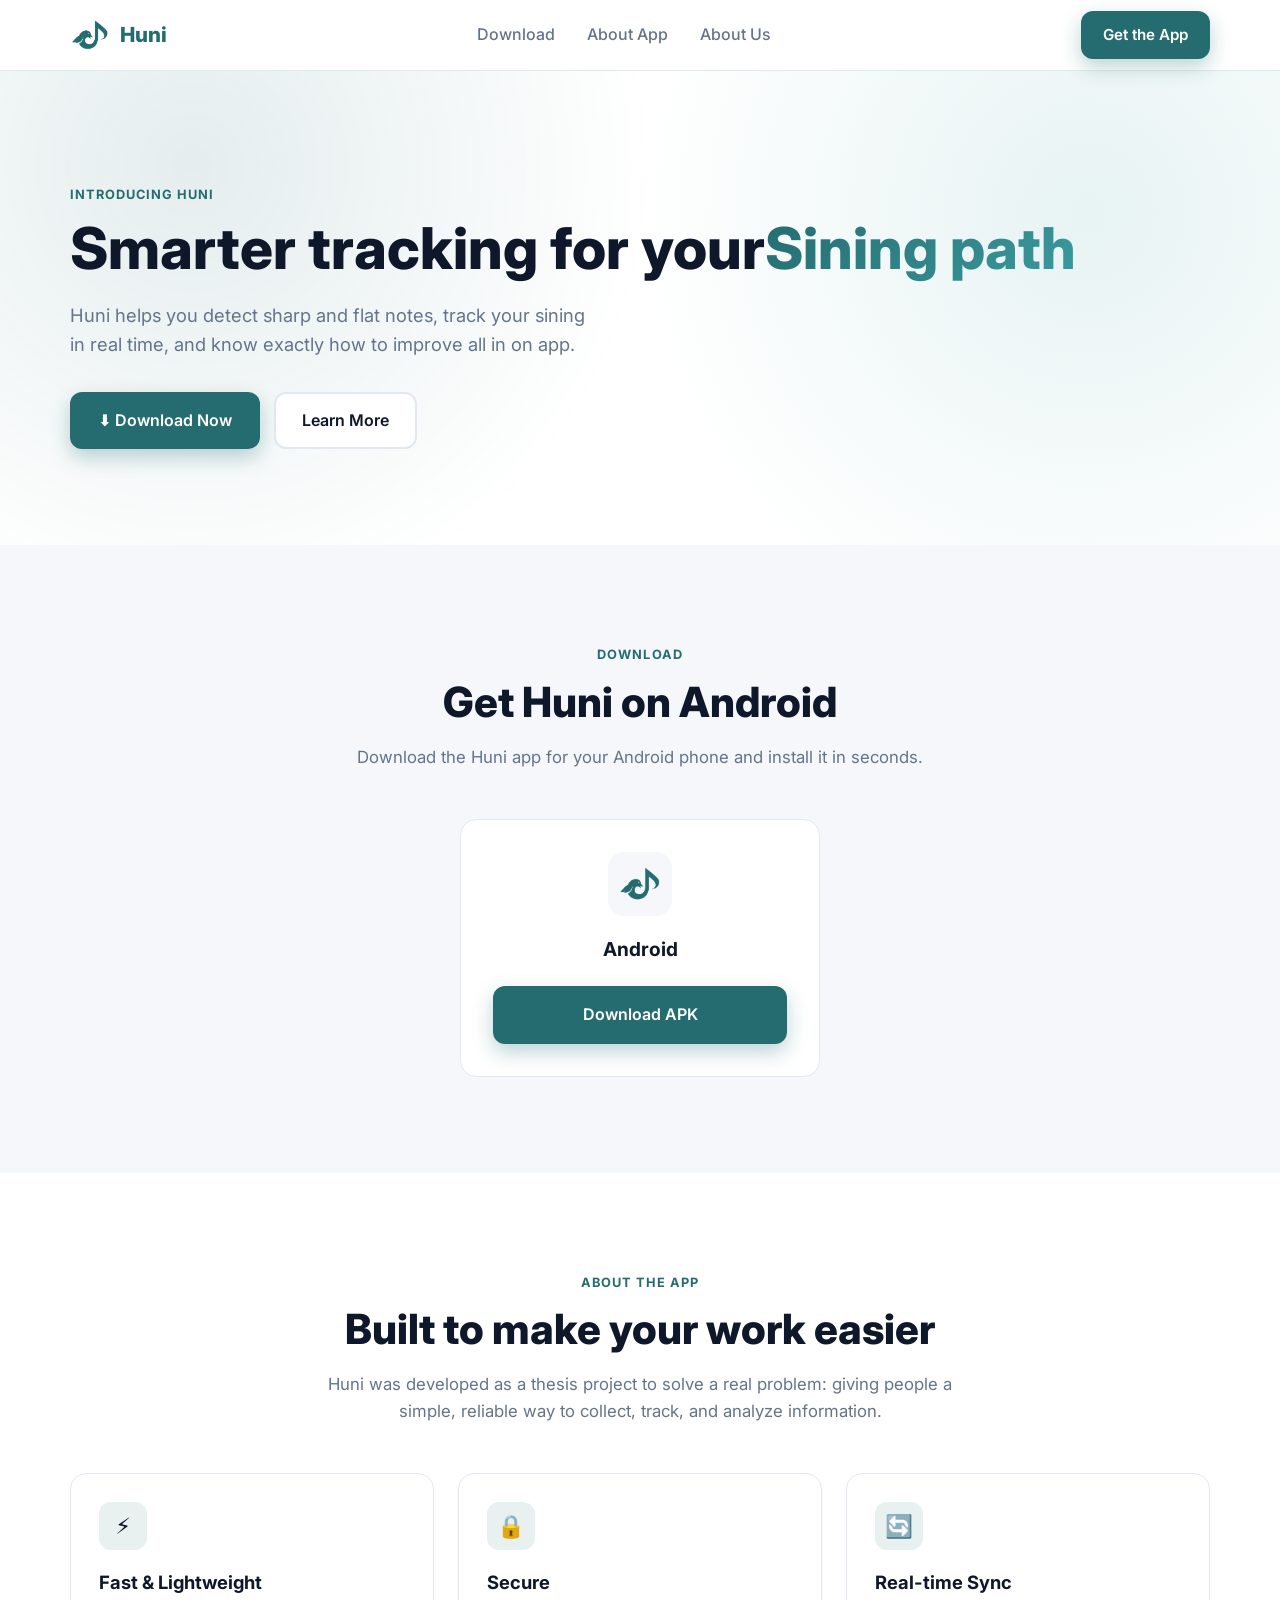
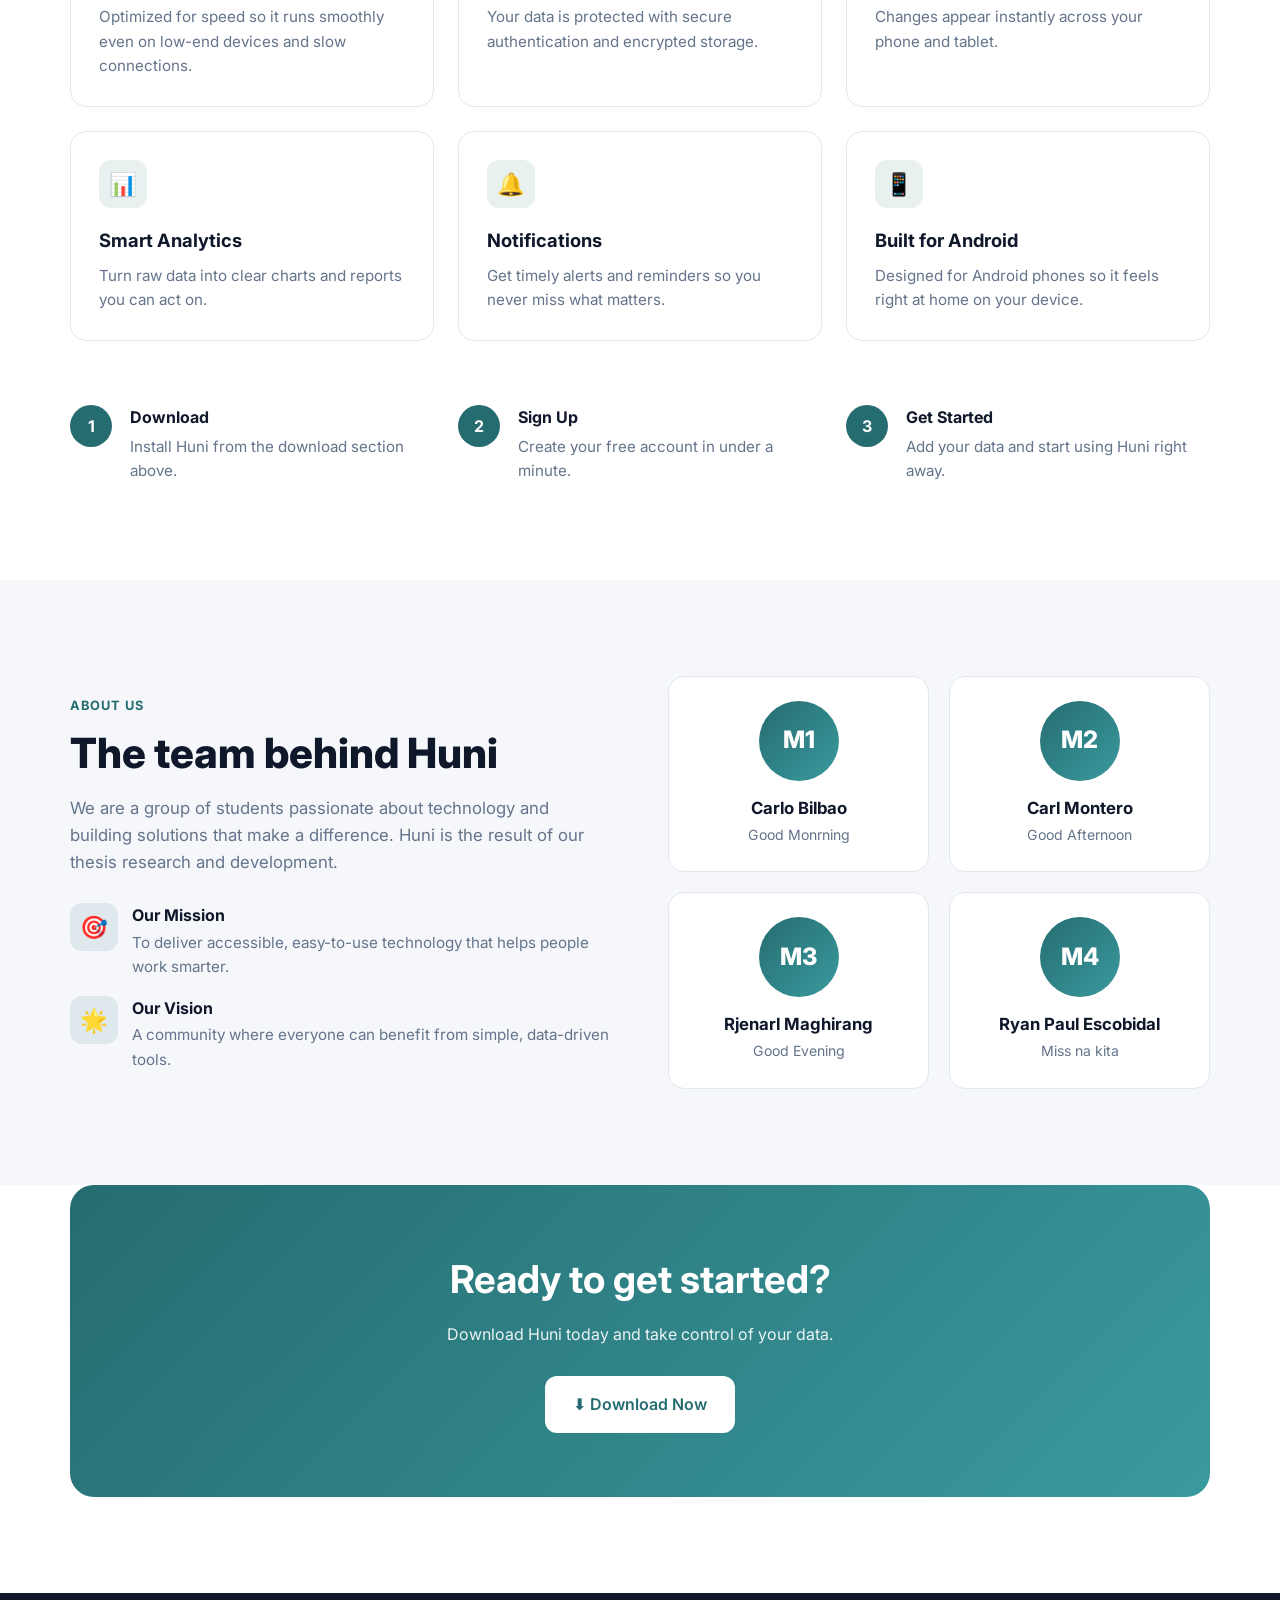
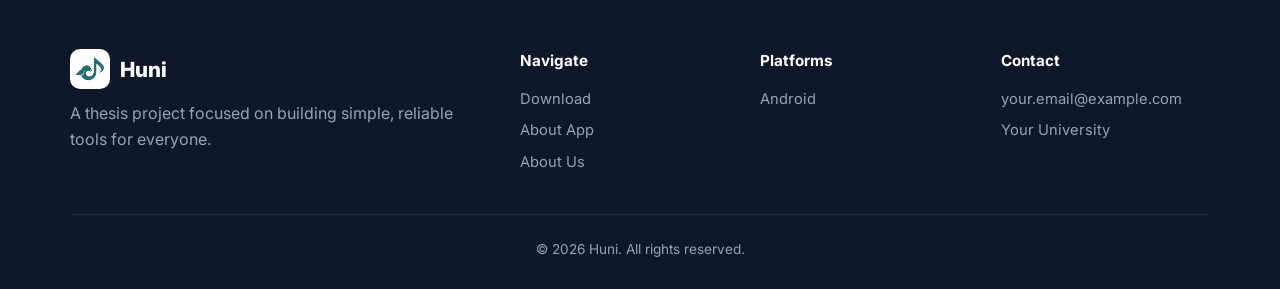
==== index.html @ 85f0dae4 "Rename landing page to index.html for Vercel Co-Authored-By: Claude Opus 5.5 <noreply@anthropic.com>" ====
<!DOCTYPE html>
<html lang="en">
<head>
  <meta charset="UTF-8">
  <meta name="viewport" content="width=device-width, initial-scale=1.0">
  <title>Huni — Landing Page</title>
  <link rel="preconnect" href="https://fonts.googleapis.com">
  <link href="https://fonts.googleapis.com/css2?family=Inter:wght@400;500;600;700;800&display=swap" rel="stylesheet">
  <link rel="icon" type="image/png" href="assets/huni-logo.png">
  <link rel="stylesheet" href="style.css">
</head>
<body>

  <!-- ===== Navbar ===== -->
  <header>
    <nav class="container nav">
      <a href="#home" class="logo"><img src="assets/huni-logo.png" alt="Huni logo" class="logo-img"> Huni</a>
      <ul class="nav-links" id="navLinks">
        <li><a href="#download">Download</a></li>
        <li><a href="#about-app">About App</a></li>
        <li><a href="#about-us">About Us</a></li>
      </ul>
      <a href="#download" class="btn btn-primary nav-cta">Get the App</a>
      <button class="menu-toggle" id="menuToggle" aria-label="Open menu">&#9776;</button>
    </nav>
  </header>

  <!-- ===== Hero ===== -->
  <section class="hero" id="home">
    <div class="container hero-grid">
      <div>
        <span class="eyebrow">Introducing Huni</span>
        <h1>Smarter tracking for your<span>Sining path</span></h1>
        <p>Huni helps you detect sharp and flat notes, track your sining in real time, and know exactly how to improve all in on app.</p>
        <div class="hero-actions">
          <a href="#download" class="btn btn-primary">&#11015; Download Now</a>
          <a href="#about-app" class="btn btn-outline">Learn More</a>
        </div>
      </div>
    </div>
  </section>

  <!-- ===== Download ===== -->
  <section id="download" class="section-alt">
    <div class="container center">
      <span class="eyebrow">Download</span>
      <h2 class="section-title">Get Huni on Android</h2>
      <p class="section-sub">Download the Huni app for your Android phone and install it in seconds.</p>

      <div class="download-grid">
        <div class="download-card">
          <div class="download-icon"><img src="assets/huni-logo.png" alt="Huni logo"></div>
          <h3>Android</h3>
          <!-- Paste the APK download link inside href="" -->
          <a href="https://drive.google.com/file/d/1l4XQp7Bc0r_-nipQZax72p6Qy_EhA30R/view?usp=sharing" class="btn btn-primary" target="_blank" rel="noopener">Download APK</a>
        </div>
      </div>
    </div>
  </section>

  <!-- ===== About App ===== -->
  <section id="about-app">
    <div class="container">
      <div class="center">
        <span class="eyebrow">About the App</span>
        <h2 class="section-title">Built to make your work easier</h2>
        <p class="section-sub">Huni was developed as a thesis project to solve a real problem: giving people a simple, reliable way to collect, track, and analyze information.</p>
      </div>

      <div class="features">
        <div class="feature">
          <div class="feature-icon">⚡</div>
          <h3>Fast & Lightweight</h3>
          <p>Optimized for speed so it runs smoothly even on low-end devices and slow connections.</p>
        </div>
        <div class="feature">
          <div class="feature-icon">🔒</div>
          <h3>Secure</h3>
          <p>Your data is protected with secure authentication and encrypted storage.</p>
        </div>
        <div class="feature">
          <div class="feature-icon">🔄</div>
          <h3>Real-time Sync</h3>
          <p>Changes appear instantly across your phone and tablet.</p>
        </div>
        <div class="feature">
          <div class="feature-icon">📊</div>
          <h3>Smart Analytics</h3>
          <p>Turn raw data into clear charts and reports you can act on.</p>
        </div>
        <div class="feature">
          <div class="feature-icon">🔔</div>
          <h3>Notifications</h3>
          <p>Get timely alerts and reminders so you never miss what matters.</p>
        </div>
        <div class="feature">
          <div class="feature-icon">📱</div>
          <h3>Built for Android</h3>
          <p>Designed for Android phones so it feels right at home on your device.</p>
        </div>
      </div>

      <div class="how">
        <div class="step"><h4>Download</h4><p>Install Huni from the download section above.</p></div>
        <div class="step"><h4>Sign Up</h4><p>Create your free account in under a minute.</p></div>
        <div class="step"><h4>Get Started</h4><p>Add your data and start using Huni right away.</p></div>
      </div>
    </div>
  </section>

  <!-- ===== About Us ===== -->
  <section id="about-us" class="section-alt">
    <div class="container about-us-grid">
      <div>
        <span class="eyebrow">About Us</span>
        <h2 class="section-title">The team behind Huni</h2>
        <p class="section-sub">We are a group of students passionate about technology and building solutions that make a difference. Huni is the result of our thesis research and development.</p>

        <div class="mission-box">
          <div class="mission-item">
            <div class="feature-icon">🎯</div>
            <div><h4>Our Mission</h4><p>To deliver accessible, easy-to-use technology that helps people work smarter.</p></div>
          </div>
          <div class="mission-item">
            <div class="feature-icon">🌟</div>
            <div><h4>Our Vision</h4><p>A community where everyone can benefit from simple, data-driven tools.</p></div>
          </div>
        </div>
      </div>

      <div class="team">
        <div class="member"><div class="avatar">M1</div><h4>Carlo Bilbao</h4><span>Good Monrning</span></div>
        <div class="member"><div class="avatar">M2</div><h4>Carl Montero</h4><span>Good Afternoon</span></div>
        <div class="member"><div class="avatar">M3</div><h4>Rjenarl Maghirang</h4><span>Good Evening</span></div>
        <div class="member"><div class="avatar">M4</div><h4>Ryan Paul Escobidal</h4><span>Miss na kita</span></div>
      </div>
    </div>
  </section>

  <!-- ===== CTA ===== -->
  <section class="cta-section">
    <div class="container">
      <div class="cta">
        <h2>Ready to get started?</h2>
        <p>Download Huni today and take control of your data.</p>
        <a href="#download" class="btn">&#11015; Download Now</a>
      </div>
    </div>
  </section>

  <!-- ===== Footer ===== -->
  <footer>
    <div class="container">
      <div class="footer-grid">
        <div>
          <div class="logo"><img src="assets/huni-logo.png" alt="Huni logo" class="logo-img"> Huni</div>
          <p>A thesis project focused on building simple, reliable tools for everyone.</p>
        </div>
        <div>
          <h5>Navigate</h5>
          <ul>
            <li><a href="#download">Download</a></li>
            <li><a href="#about-app">About App</a></li>
            <li><a href="#about-us">About Us</a></li>
          </ul>
        </div>
        <div>
          <h5>Platforms</h5>
          <ul>
            <li><a href="#download">Android</a></li>
          </ul>
        </div>
        <div>
          <h5>Contact</h5>
          <ul>
            <li>your.email@example.com</li>
            <li>Your University</li>
          </ul>
        </div>
      </div>
      <div class="footer-bottom">&copy; <span id="year"></span> Huni. All rights reserved.</div>
    </div>
  </footer>

  <script src="script.js"></script>
</body>
</html>
---- style.css ----
:root {
  --primary: #256c70;
  --primary-dark: #1b5154;
  --accent: #3a9a9e;
  --bg: #ffffff;
  --bg-alt: #f5f7fb;
  --text: #0f172a;
  --muted: #64748b;
  --border: #e2e8f0;
  --card: #ffffff;
  --radius: 16px;
  --shadow: 0 10px 30px rgba(15, 23, 42, 0.08);
}

* { margin: 0; padding: 0; box-sizing: border-box; }
html { scroll-behavior: smooth; }
body {
  font-family: "Inter", system-ui, -apple-system, sans-serif;
  color: var(--text);
  background: var(--bg);
  line-height: 1.6;
}
a { color: inherit; text-decoration: none; }
img { max-width: 100%; display: block; }

.container { width: min(1140px, 100% - 32px); margin-inline: auto; }
section { padding: 96px 0; }
.section-alt { background: var(--bg-alt); }

.eyebrow {
  display: inline-block;
  font-size: 0.8rem;
  font-weight: 700;
  letter-spacing: 0.08em;
  text-transform: uppercase;
  color: var(--primary);
  margin-bottom: 12px;
}
.section-title { font-size: clamp(1.8rem, 3.5vw, 2.6rem); font-weight: 800; line-height: 1.2; margin-bottom: 16px; }
.section-sub { color: var(--muted); max-width: 640px; font-size: 1.05rem; }
.center { text-align: center; }
.center .section-sub { margin-inline: auto; }

.btn {
  display: inline-flex; align-items: center; gap: 10px;
  padding: 14px 26px; border-radius: 12px;
  font-weight: 600; font-size: 1rem;
  border: 2px solid transparent; cursor: pointer;
  transition: transform .15s ease, background .2s ease, box-shadow .2s ease;
}
.btn:hover { transform: translateY(-2px); }
.btn-primary { background: var(--primary); color: #fff; box-shadow: 0 8px 20px rgba(37, 108, 112, .3); }
.btn-primary:hover { background: var(--primary-dark); }
.btn-outline { border-color: var(--border); background: #fff; }
.btn-outline:hover { border-color: var(--primary); color: var(--primary); }

/* ---------- Navbar ---------- */
header {
  position: sticky; top: 0; z-index: 50;
  background: rgba(255, 255, 255, .85);
  backdrop-filter: blur(12px);
  border-bottom: 1px solid var(--border);
}
.nav { display: flex; align-items: center; justify-content: space-between; height: 70px; }
.logo { display: flex; align-items: center; gap: 10px; font-weight: 800; font-size: 1.3rem; color: var(--primary); }
.logo-img { width: 40px; height: 40px; object-fit: contain; }
.nav-links { display: flex; gap: 32px; list-style: none; }
.nav-links a { font-weight: 500; color: var(--muted); transition: color .2s; }
.nav-links a:hover { color: var(--primary); }
.nav-cta { padding: 10px 20px; font-size: .95rem; }
.menu-toggle { display: none; background: none; border: none; font-size: 1.6rem; cursor: pointer; color: var(--text); }

/* ---------- Hero ---------- */
.hero {
  padding: 110px 0 96px;
  background:
    radial-gradient(circle at 15% 20%, rgba(37, 108, 112, .12), transparent 40%),
    radial-gradient(circle at 85% 30%, rgba(58, 154, 158, .12), transparent 40%);
}
.hero-grid { display: grid; grid-template-columns: 1fr; gap: 56px; align-items: center; }
.hero h1 { font-size: clamp(2.3rem, 5vw, 3.6rem); font-weight: 800; line-height: 1.1; margin-bottom: 20px; }
.hero h1 span {
  background: linear-gradient(135deg, var(--primary), var(--accent));
  -webkit-background-clip: text; background-clip: text; color: transparent;
}
.hero p { font-size: 1.15rem; color: var(--muted); margin-bottom: 32px; max-width: 520px; }
.hero-actions { display: flex; gap: 14px; flex-wrap: wrap; }

/* ---------- Download ---------- */
.download-grid { display: grid; grid-template-columns: minmax(0, 360px); justify-content: center; gap: 24px; margin-top: 48px; }
.download-card {
  background: var(--card); border: 1px solid var(--border); border-radius: var(--radius);
  padding: 32px; text-align: center; transition: box-shadow .2s, transform .2s;
}
.download-card:hover { box-shadow: var(--shadow); transform: translateY(-4px); }
.download-icon {
  width: 64px; height: 64px; margin: 0 auto 18px; border-radius: 16px;
  display: grid; place-items: center;
  background: var(--bg-alt);
}
.download-icon img { width: 44px; height: 44px; object-fit: contain; }
.download-card h3 { font-size: 1.2rem; margin-bottom: 22px; }
.download-card p { color: var(--muted); font-size: .95rem; margin-bottom: 22px; }
.download-card .btn { width: 100%; justify-content: center; }
.download-meta { margin-top: 12px; font-size: .8rem; color: var(--muted); }

/* ---------- About App ---------- */
.features { display: grid; grid-template-columns: repeat(3, 1fr); gap: 24px; margin-top: 48px; }
.feature {
  background: var(--card); border: 1px solid var(--border);
  border-radius: var(--radius); padding: 28px;
}
.feature-icon {
  width: 48px; height: 48px; border-radius: 12px; margin-bottom: 18px;
  display: grid; place-items: center; font-size: 1.4rem;
  background: rgba(37, 108, 112, .1);
}
.feature h3 { font-size: 1.15rem; margin-bottom: 8px; }
.feature p { color: var(--muted); font-size: .95rem; }

.how { display: grid; grid-template-columns: repeat(3, 1fr); gap: 24px; margin-top: 64px; counter-reset: step; }
.step { position: relative; padding-left: 60px; }
.step::before {
  counter-increment: step; content: counter(step);
  position: absolute; left: 0; top: 0;
  width: 42px; height: 42px; border-radius: 50%;
  background: var(--primary); color: #fff; font-weight: 700;
  display: grid; place-items: center;
}
.step h4 { margin-bottom: 4px; }
.step p { color: var(--muted); font-size: .95rem; }

/* ---------- About Us ---------- */
.about-us-grid { display: grid; grid-template-columns: 1fr 1fr; gap: 56px; align-items: center; }
.mission-box { display: grid; gap: 16px; margin-top: 28px; }
.mission-item { display: flex; gap: 14px; }
.mission-item .feature-icon { margin: 0; flex-shrink: 0; }
.mission-item h4 { margin-bottom: 2px; }
.mission-item p { color: var(--muted); font-size: .95rem; }
.team { display: grid; grid-template-columns: repeat(2, 1fr); gap: 20px; }
.member {
  background: var(--card); border: 1px solid var(--border);
  border-radius: var(--radius); padding: 24px; text-align: center;
}
.avatar {
  width: 80px; height: 80px; border-radius: 50%; margin: 0 auto 14px;
  background: linear-gradient(135deg, var(--primary), var(--accent));
  display: grid; place-items: center; color: #fff; font-weight: 800; font-size: 1.5rem;
}
.member h4 { font-size: 1.05rem; }
.member span { color: var(--muted); font-size: .88rem; }

/* ---------- CTA + Footer ---------- */
.cta-section { padding-top: 0; }
.cta {
  background: linear-gradient(135deg, var(--primary), var(--accent));
  border-radius: 24px; padding: 64px 32px; color: #fff; text-align: center;
}
.cta h2 { font-size: clamp(1.7rem, 3.5vw, 2.4rem); margin-bottom: 12px; }
.cta p { opacity: .9; margin-bottom: 28px; }
.cta .btn { background: #fff; color: var(--primary); }

footer { background: #0f172a; color: #94a3b8; padding: 56px 0 28px; }
.footer-grid { display: grid; grid-template-columns: 2fr 1fr 1fr 1fr; gap: 32px; margin-bottom: 40px; }
footer .logo { color: #fff; margin-bottom: 12px; }
footer .logo-img { background: #fff; border-radius: 10px; padding: 4px; }
footer h5 { color: #fff; font-size: .95rem; margin-bottom: 14px; }
footer ul { list-style: none; display: grid; gap: 8px; font-size: .92rem; }
footer a:hover { color: #fff; }
.footer-bottom { border-top: 1px solid #1e293b; padding-top: 24px; font-size: .85rem; text-align: center; }

/* ---------- Responsive ---------- */
@media (max-width: 960px) {
  .hero-grid, .about-us-grid { grid-template-columns: 1fr; }
  .features, .how { grid-template-columns: 1fr 1fr; }
  .footer-grid { grid-template-columns: 1fr 1fr; }
}
@media (max-width: 720px) {
  section { padding: 72px 0; }
  .nav-links, .nav-cta { display: none; }
  .menu-toggle { display: block; }
  .nav-links.open {
    display: flex; flex-direction: column; gap: 0;
    position: absolute; top: 70px; left: 0; right: 0;
    background: #fff; border-bottom: 1px solid var(--border);
  }
  .nav-links.open a { display: block; padding: 14px 16px; }
  .features, .how, .team { grid-template-columns: 1fr; }
  .footer-grid { grid-template-columns: 1fr; }
}
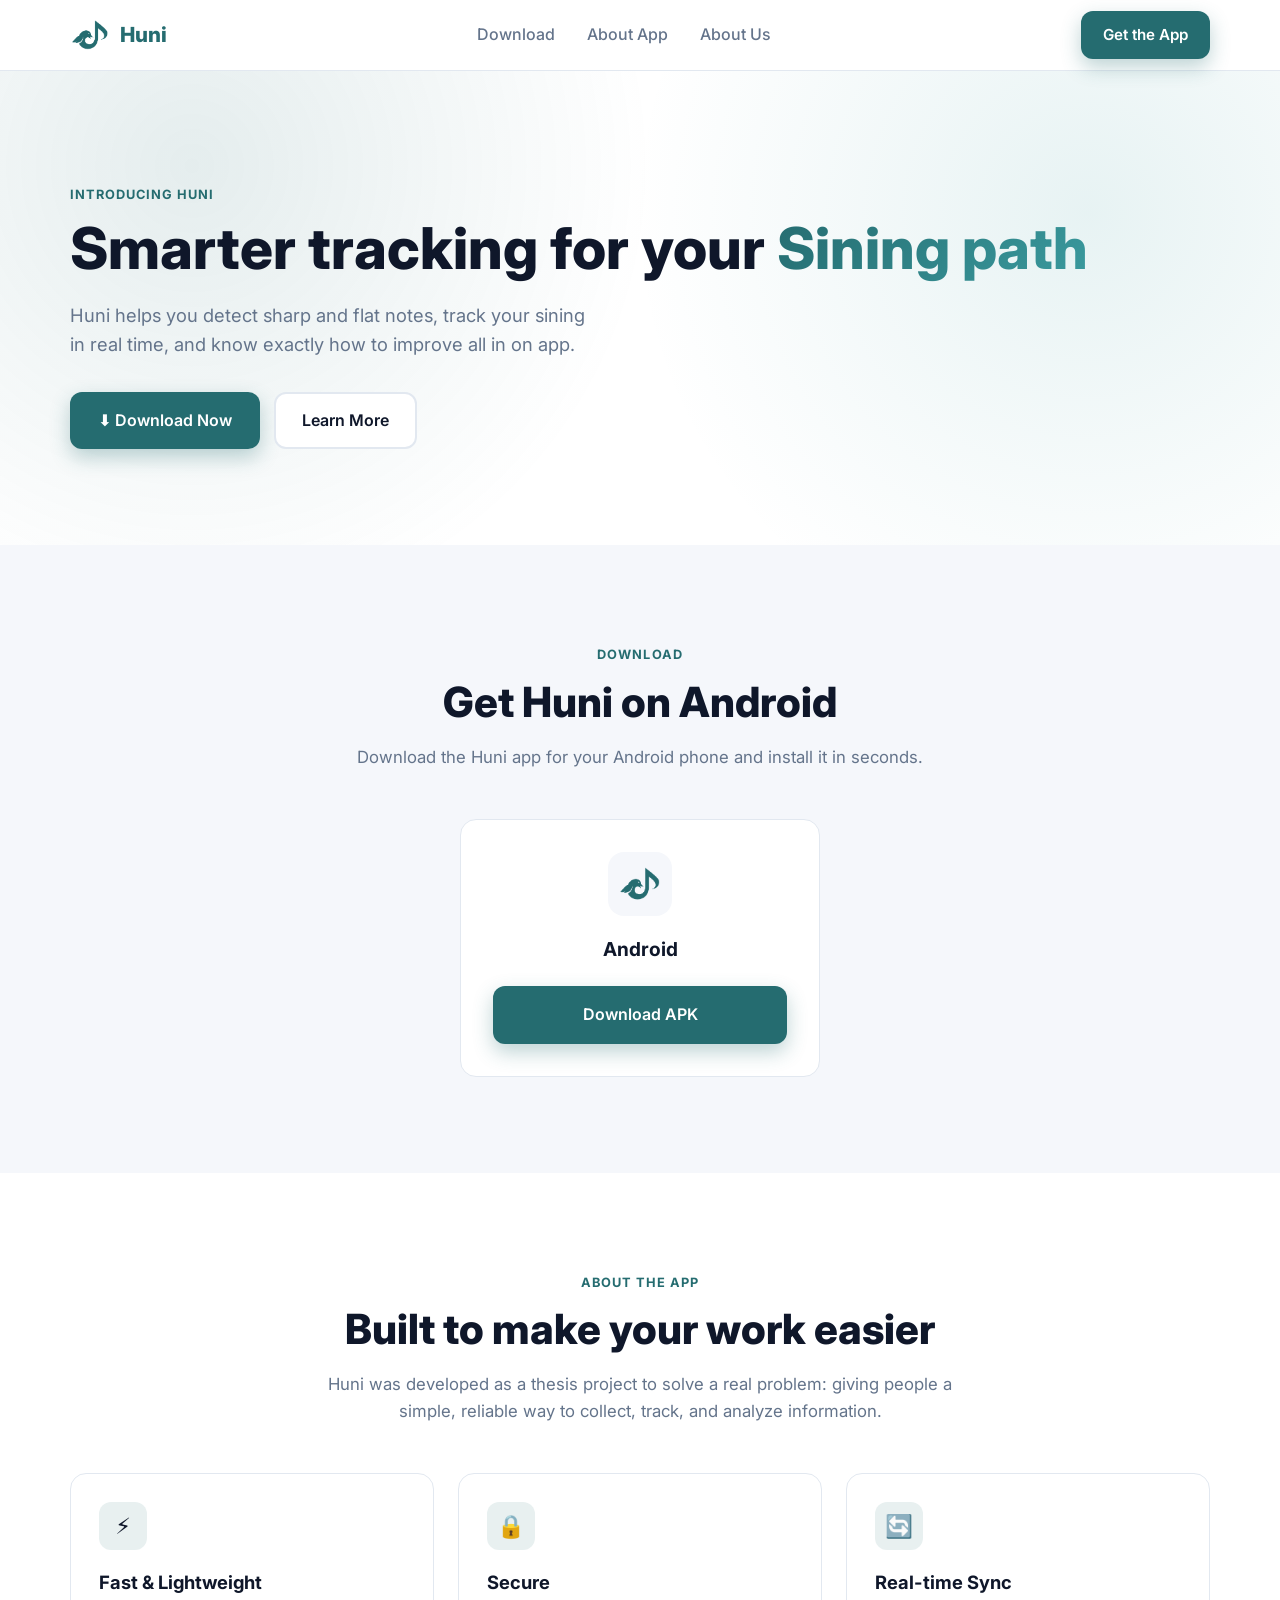
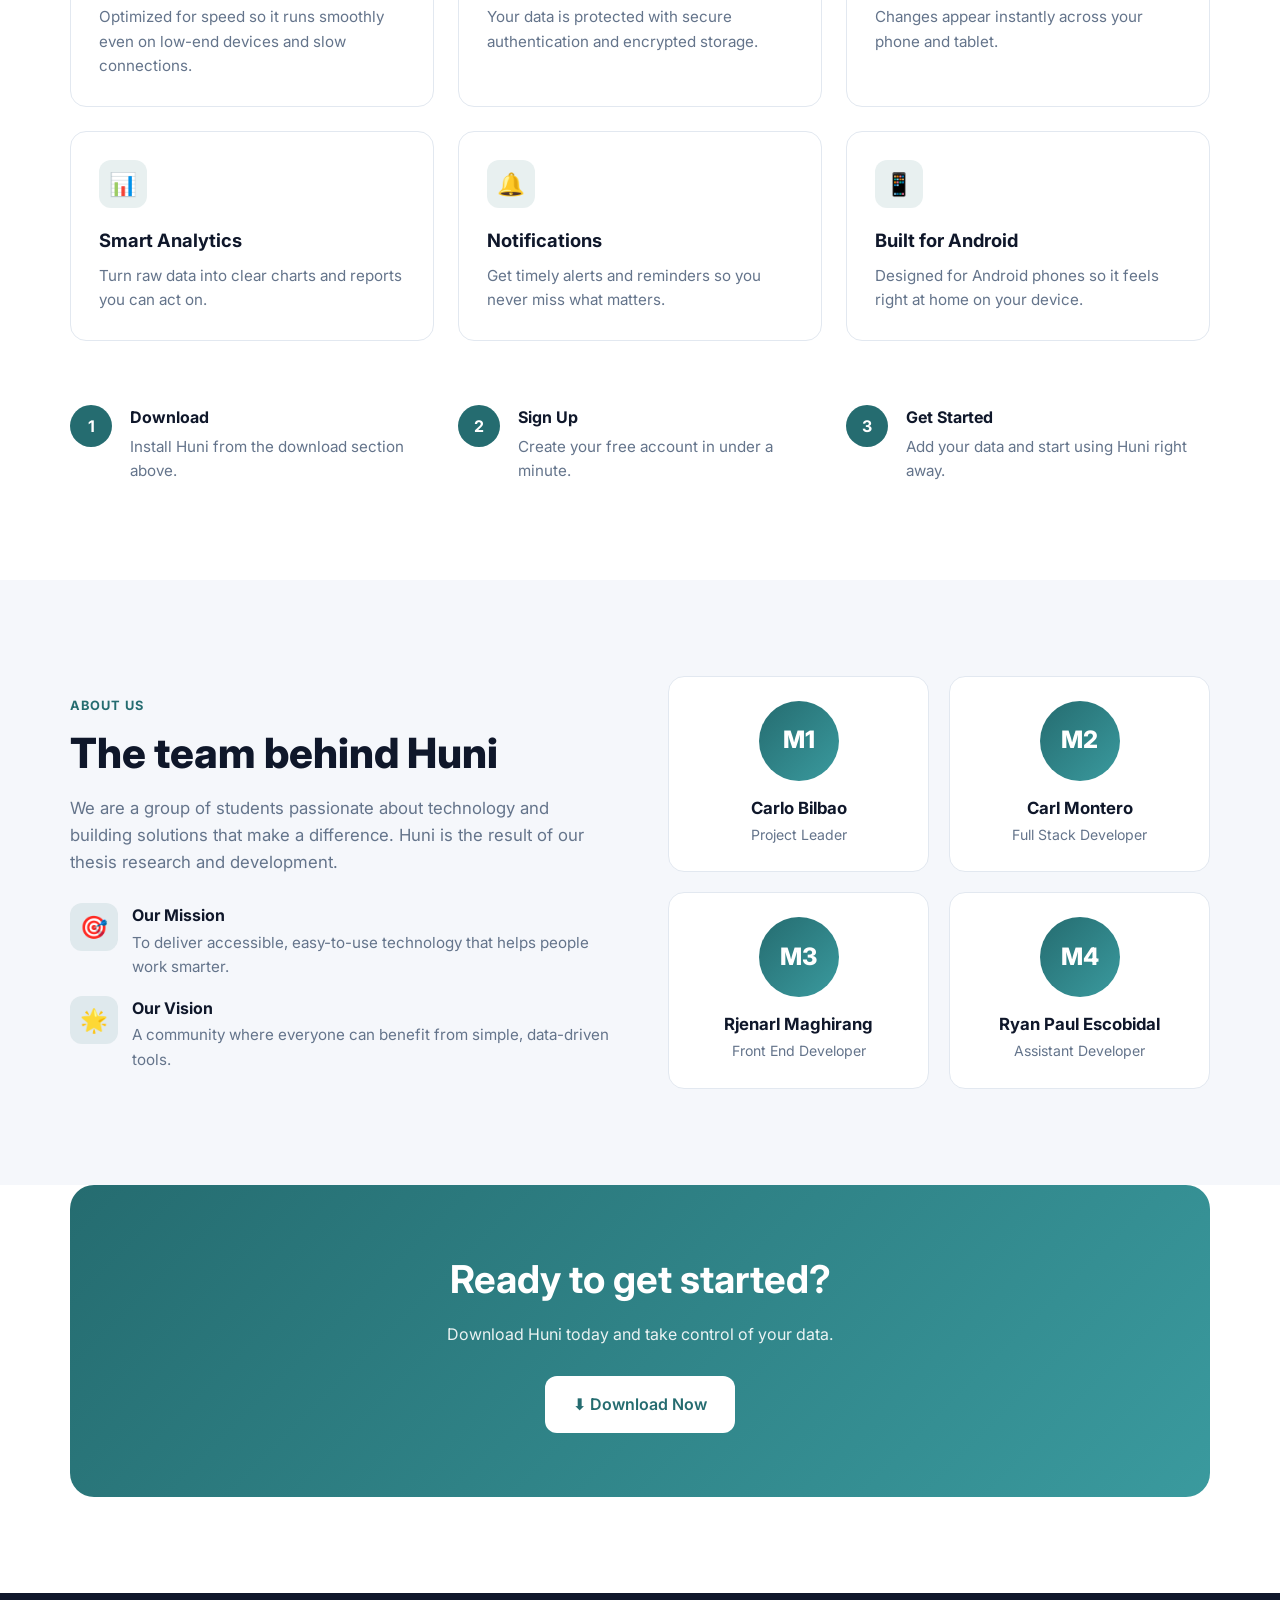
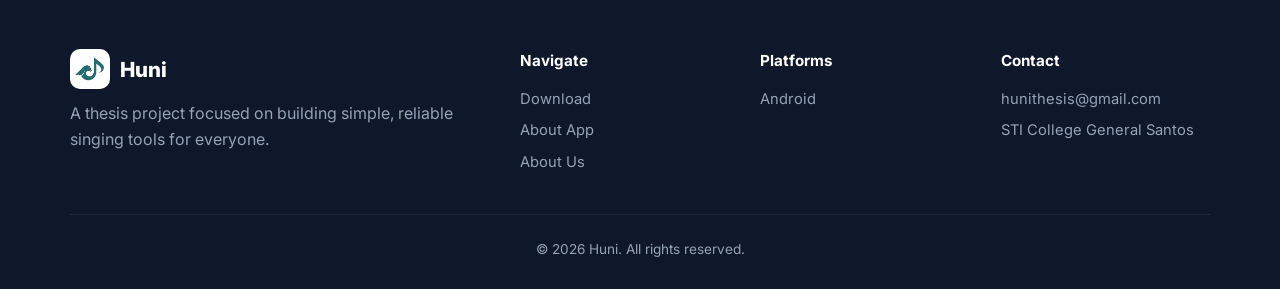
==== commit 48338b5a: "update 2 minor update changes in text" ====
--- a/index.html
+++ b/index.html
@@ -30,7 +30,7 @@
     <div class="container hero-grid">
       <div>
         <span class="eyebrow">Introducing Huni</span>
-        <h1>Smarter tracking for your<span>Sining path</span></h1>
+        <h1>Smarter tracking for your <span>Sining path</span></h1>
         <p>Huni helps you detect sharp and flat notes, track your sining in real time, and know exactly how to improve all in on app.</p>
         <div class="hero-actions">
           <a href="#download" class="btn btn-primary">&#11015; Download Now</a>
@@ -129,10 +129,10 @@
       </div>
 
       <div class="team">
-        <div class="member"><div class="avatar">M1</div><h4>Carlo Bilbao</h4><span>Good Monrning</span></div>
-        <div class="member"><div class="avatar">M2</div><h4>Carl Montero</h4><span>Good Afternoon</span></div>
-        <div class="member"><div class="avatar">M3</div><h4>Rjenarl Maghirang</h4><span>Good Evening</span></div>
-        <div class="member"><div class="avatar">M4</div><h4>Ryan Paul Escobidal</h4><span>Miss na kita</span></div>
+        <div class="member"><div class="avatar">M1</div><h4>Carlo Bilbao</h4><span>Project Leader</span></div>
+        <div class="member"><div class="avatar">M2</div><h4>Carl Montero</h4><span>Full Stack Developer</span></div>
+        <div class="member"><div class="avatar">M3</div><h4>Rjenarl Maghirang</h4><span>Front End Developer</span></div>
+        <div class="member"><div class="avatar">M4</div><h4>Ryan Paul Escobidal</h4><span>Assistant Developer</span></div>
       </div>
     </div>
   </section>
@@ -154,7 +154,7 @@
       <div class="footer-grid">
         <div>
           <div class="logo"><img src="assets/huni-logo.png" alt="Huni logo" class="logo-img"> Huni</div>
-          <p>A thesis project focused on building simple, reliable tools for everyone.</p>
+          <p>A thesis project focused on building simple, reliable singing tools for everyone.</p>
         </div>
         <div>
           <h5>Navigate</h5>
@@ -173,8 +173,8 @@
         <div>
           <h5>Contact</h5>
           <ul>
-            <li>your.email@example.com</li>
-            <li>Your University</li>
+            <li>hunithesis@gmail.com</li>
+            <li>STI College General Santos</li>
           </ul>
         </div>
       </div>
